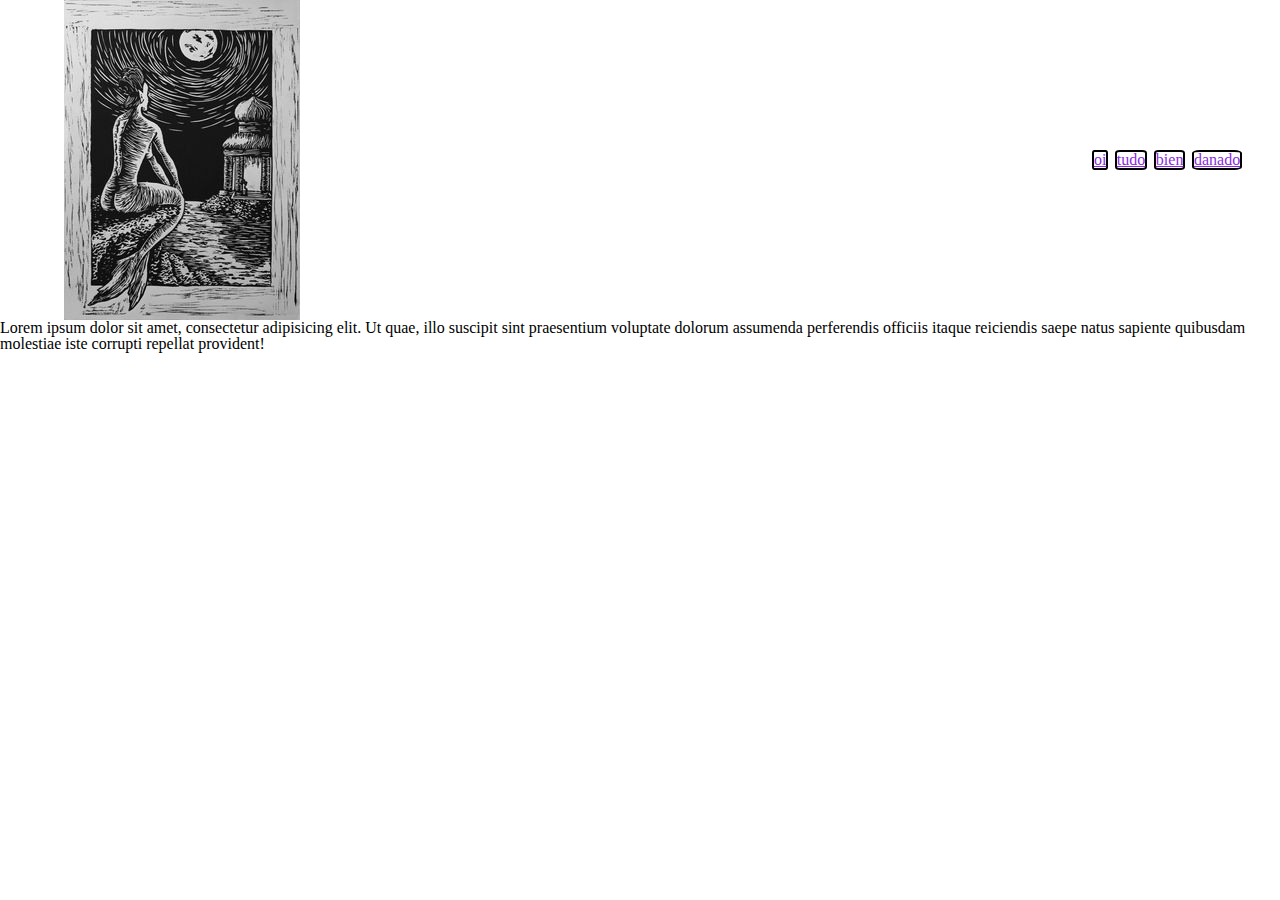
==== index.html @ 81dfcb87 "Add files via upload" ====
<!DOCTYPE html>
<html>
    <head>
        <meta charset="utf-8">
        <meta name="viewport" content="width=device-width, initial-scale=1">
        <title>Memorial Aldemir</title>
        
        <link rel="stylesheet" href="./css/reset.css">
        <link rel="stylesheet" href="./css/header.css">
        <link rel="stylesheet" href="./css/main.css">
        <link rel="stylesheet" href="./css/footer.css">

        <script>
            
        </script>

    </head>

    <body>
        <header class="cabecalho">
            <div class="container">
                <img src="./imagens/xilogravura.jpg" alt="">
                <nav class="menuNavegacao">
                    <a class="linkMenuNav" href="https://www.reddit.com">oi</a>
                    <a class="linkMenuNav" href="https://www.reddit.com">tudo</a>
                    <a class="linkMenuNav" href="https://www.reddit.com">bien</a>
                    <a class="linkMenuNav" href="https://www.reddit.com">danado</a>
                </nav>
            </div>    
        </header>
        <main>
            <section>
                <p>
                    Lorem ipsum dolor sit amet, consectetur adipisicing elit. 
                    Ut quae, illo suscipit sint praesentium voluptate dolorum 
                    assumenda perferendis officiis itaque reiciendis saepe natus 
                    sapiente quibusdam molestiae iste corrupti repellat provident!
                </p>

            </section>
        </main>        

        <footer>
            <div class="container">

            </div>

        </footer>
    </body>
</html>
---- css/header.css ----
.cabecalho .container{
    display: flex;
    margin-left: 5%;
    margin-right: 5%;
    align-items: center;
    justify-content: space-between;
}

.linkMenuNav {
    color: blueviolet;
    border-style: solid;
    border-width: 2px;
    border-color:black;
    border-radius: 15%;
    margin-left: 5%;
}

.menuNavegacao {
    display: flex;

}
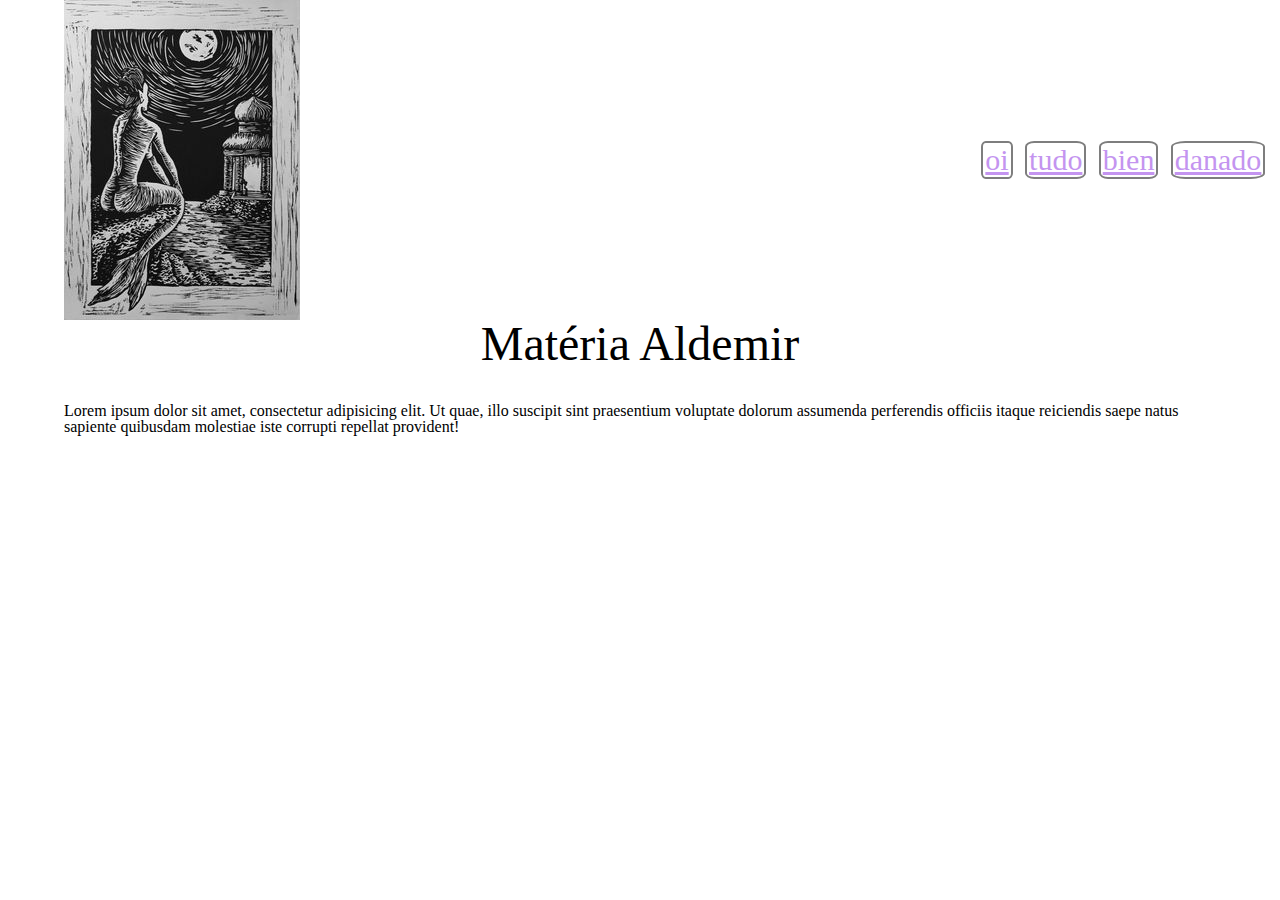
==== commit a8a73f20: "atualização dia 19/05" ====
--- a/index.html
+++ b/index.html
@@ -1,7 +1,7 @@
 <!DOCTYPE html>
 <html>
     <head>
-        <meta charset="utf-8">
+        <meta charset="utf-8" lang="pt-br">
         <meta name="viewport" content="width=device-width, initial-scale=1">
         <title>Memorial Aldemir</title>
         
@@ -11,7 +11,6 @@
         <link rel="stylesheet" href="./css/footer.css">
 
         <script>
-            
         </script>
 
     </head>
@@ -19,7 +18,7 @@
     <body>
         <header class="cabecalho">
             <div class="container">
-                <img src="./imagens/xilogravura.jpg" alt="">
+                <img src="../imagens/xilogravura.jpg" alt="">
                 <nav class="menuNavegacao">
                     <a class="linkMenuNav" href="https://www.reddit.com">oi</a>
                     <a class="linkMenuNav" href="https://www.reddit.com">tudo</a>
@@ -29,7 +28,9 @@
             </div>    
         </header>
         <main>
-            <section>
+            <section class="mainConteudo">
+                <h1>Matéria Aldemir    </h1>
+
                 <p>
                     Lorem ipsum dolor sit amet, consectetur adipisicing elit. 
                     Ut quae, illo suscipit sint praesentium voluptate dolorum 
--- a/css/header.css
+++ b/css/header.css
@@ -1,21 +1,44 @@
+.container{
+    color: rgb(2, 4, 225);
+    fill: yellowgreen;
+}
+
 .cabecalho .container{
     display: flex;
     margin-left: 5%;
     margin-right: 5%;
     align-items: center;
-    justify-content: space-between;
+    justify-content: space-between  ;
 }
 
 .linkMenuNav {
     color: blueviolet;
+    
     border-style: solid;
     border-width: 2px;
+    padding: 2px;
     border-color:black;
+    opacity: 50%;
     border-radius: 15%;
     margin-left: 5%;
 }
 
 .menuNavegacao {
     display: flex;
+    font-size: 30px;
 
+}
+
+.mainConteudo {
+    margin-left: 5%;
+    margin-right: 5%;
+}
+
+.mainConteudo p {
+    padding-top: 35px;
+}
+
+.mainConteudo h1{
+    font-size: 48px;
+    text-align: center;
 }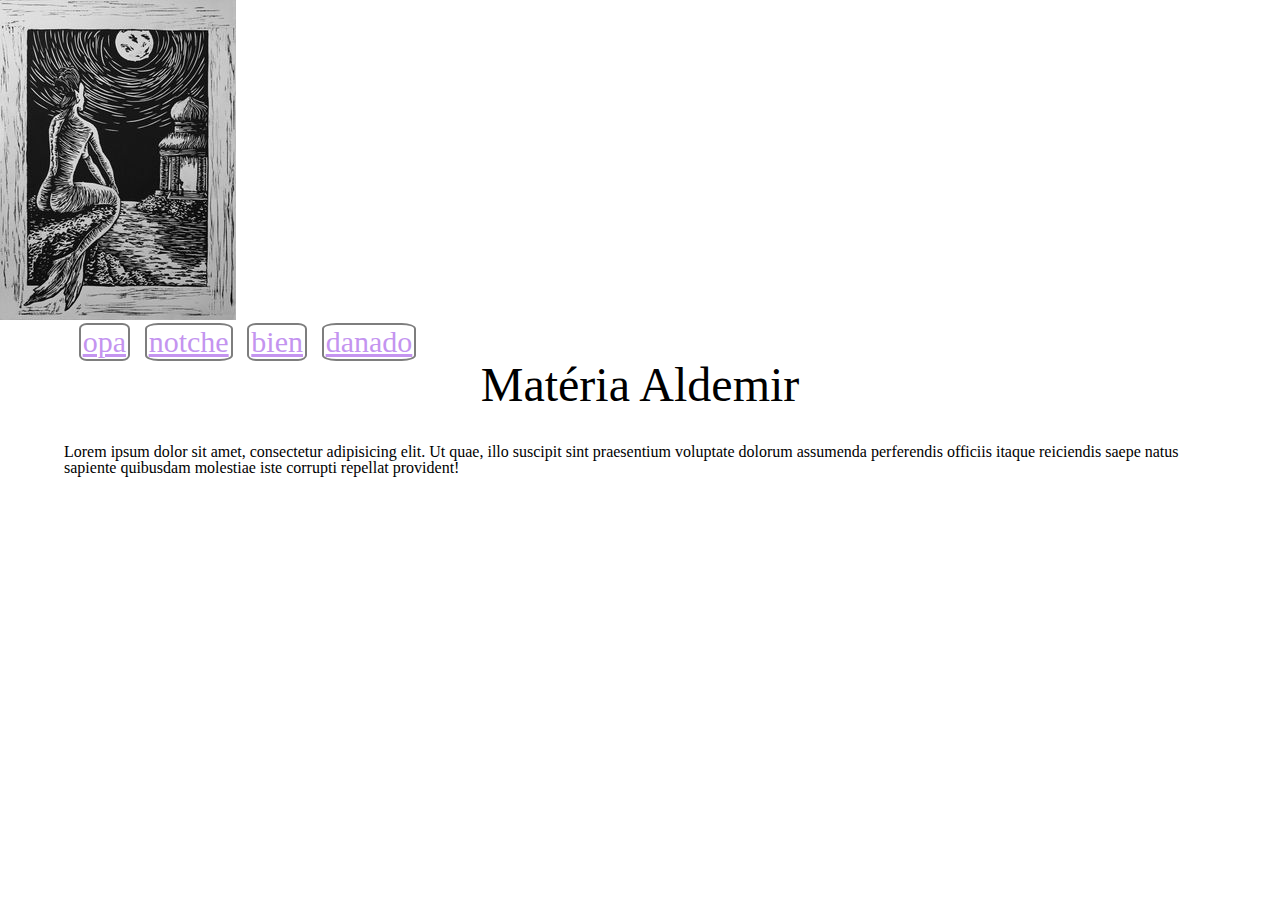
==== commit b52d0c1b: "Update CSS" ====
--- a/index.html
+++ b/index.html
@@ -17,11 +17,11 @@
 
     <body>
         <header class="cabecalho">
+            <img src="./imagens/xilogravura.jpg" alt="">
             <div class="container">
-                <img src="../imagens/xilogravura.jpg" alt="">
                 <nav class="menuNavegacao">
-                    <a class="linkMenuNav" href="https://www.reddit.com">oi</a>
-                    <a class="linkMenuNav" href="https://www.reddit.com">tudo</a>
+                    <a class="linkMenuNav" href="https://www.reddit.com">opa</a>
+                    <a class="linkMenuNav" href="https://www.reddit.com">notche </a>
                     <a class="linkMenuNav" href="https://www.reddit.com">bien</a>
                     <a class="linkMenuNav" href="https://www.reddit.com">danado</a>
                 </nav>
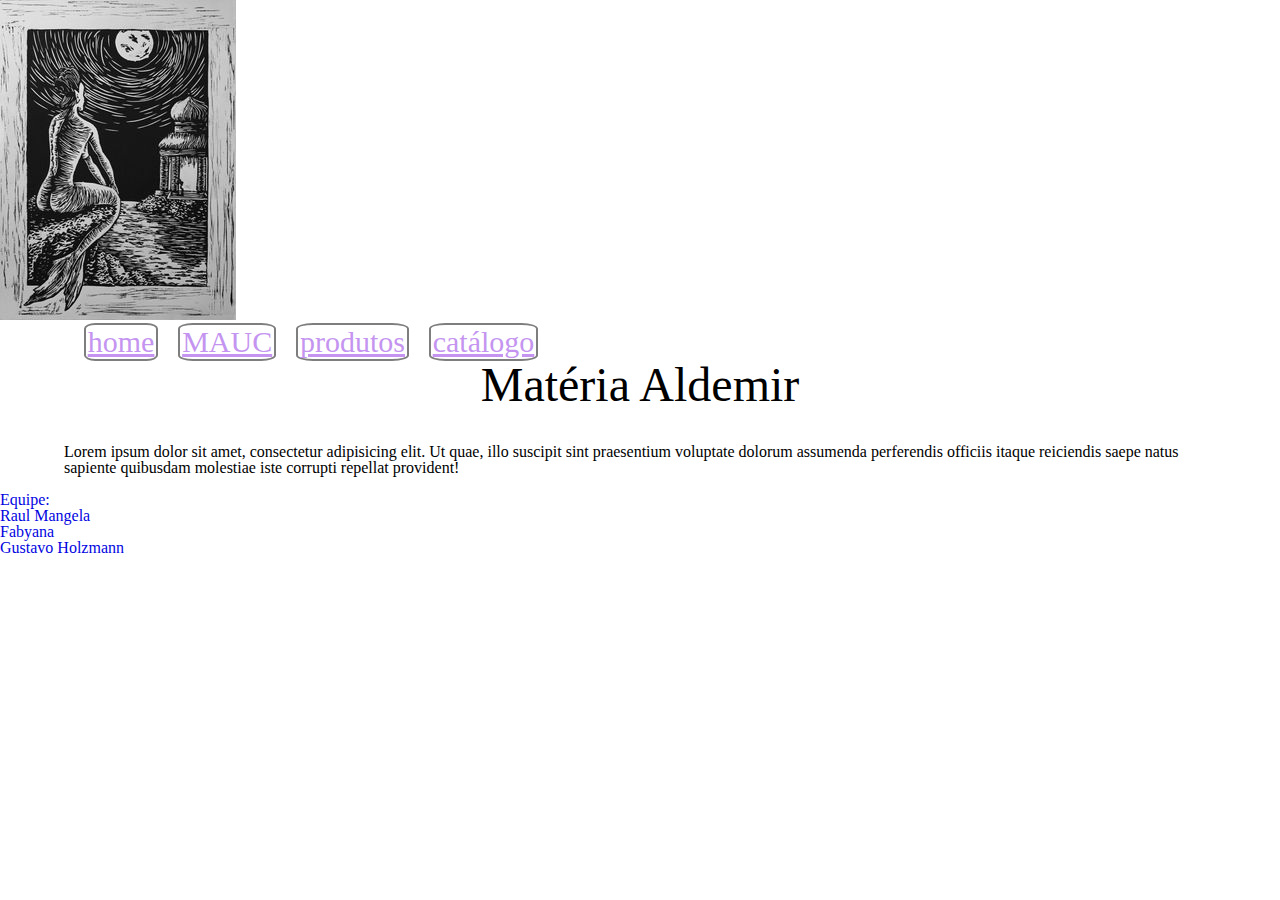
==== commit fad8387d: "fixed header and started footer development" ====
--- a/index.html
+++ b/index.html
@@ -1,7 +1,7 @@
 <!DOCTYPE html>
-<html>
+<html lang="pt-br">
     <head>
-        <meta charset="utf-8" lang="pt-br">
+        <meta charset="utf-8" >
         <meta name="viewport" content="width=device-width, initial-scale=1">
         <title>Memorial Aldemir</title>
         
@@ -20,16 +20,16 @@
             <img src="./imagens/xilogravura.jpg" alt="">
             <div class="container">
                 <nav class="menuNavegacao">
-                    <a class="linkMenuNav" href="https://www.reddit.com">opa</a>
-                    <a class="linkMenuNav" href="https://www.reddit.com">notche </a>
-                    <a class="linkMenuNav" href="https://www.reddit.com">bien</a>
-                    <a class="linkMenuNav" href="https://www.reddit.com">danado</a>
+                    <a class="linkMenuNav" href="https://www.reddit.com">home</a>
+                    <a class="linkMenuNav" href="https://www.reddit.com">MAUC</a>
+                    <a class="linkMenuNav" href="https://www.reddit.com">produtos</a>
+                    <a class="linkMenuNav" href="https://www.reddit.com">catálogo</a>
                 </nav>
             </div>    
         </header>
         <main>
             <section class="mainConteudo">
-                <h1>Matéria Aldemir    </h1>
+                <h1>Matéria Aldemir</h1>
 
                 <p>
                     Lorem ipsum dolor sit amet, consectetur adipisicing elit. 
@@ -41,11 +41,16 @@
             </section>
         </main>        
 
-        <footer>
+        <footer class="rodape">
             <div class="container">
-
+                <ul class="rodapeConteudo">
+                    <li><img class="logoUfc"  src="./imagens/logoUFC.png" alt=""</li>
+                    <li>Equipe:</li>
+                    <li>Raul Mangela</li>
+                    <li>Fabyana </li>
+                    <li>Gustavo Holzmann</li>
+                </ul>
             </div>
-
         </footer>
     </body>
-</html>+</html>
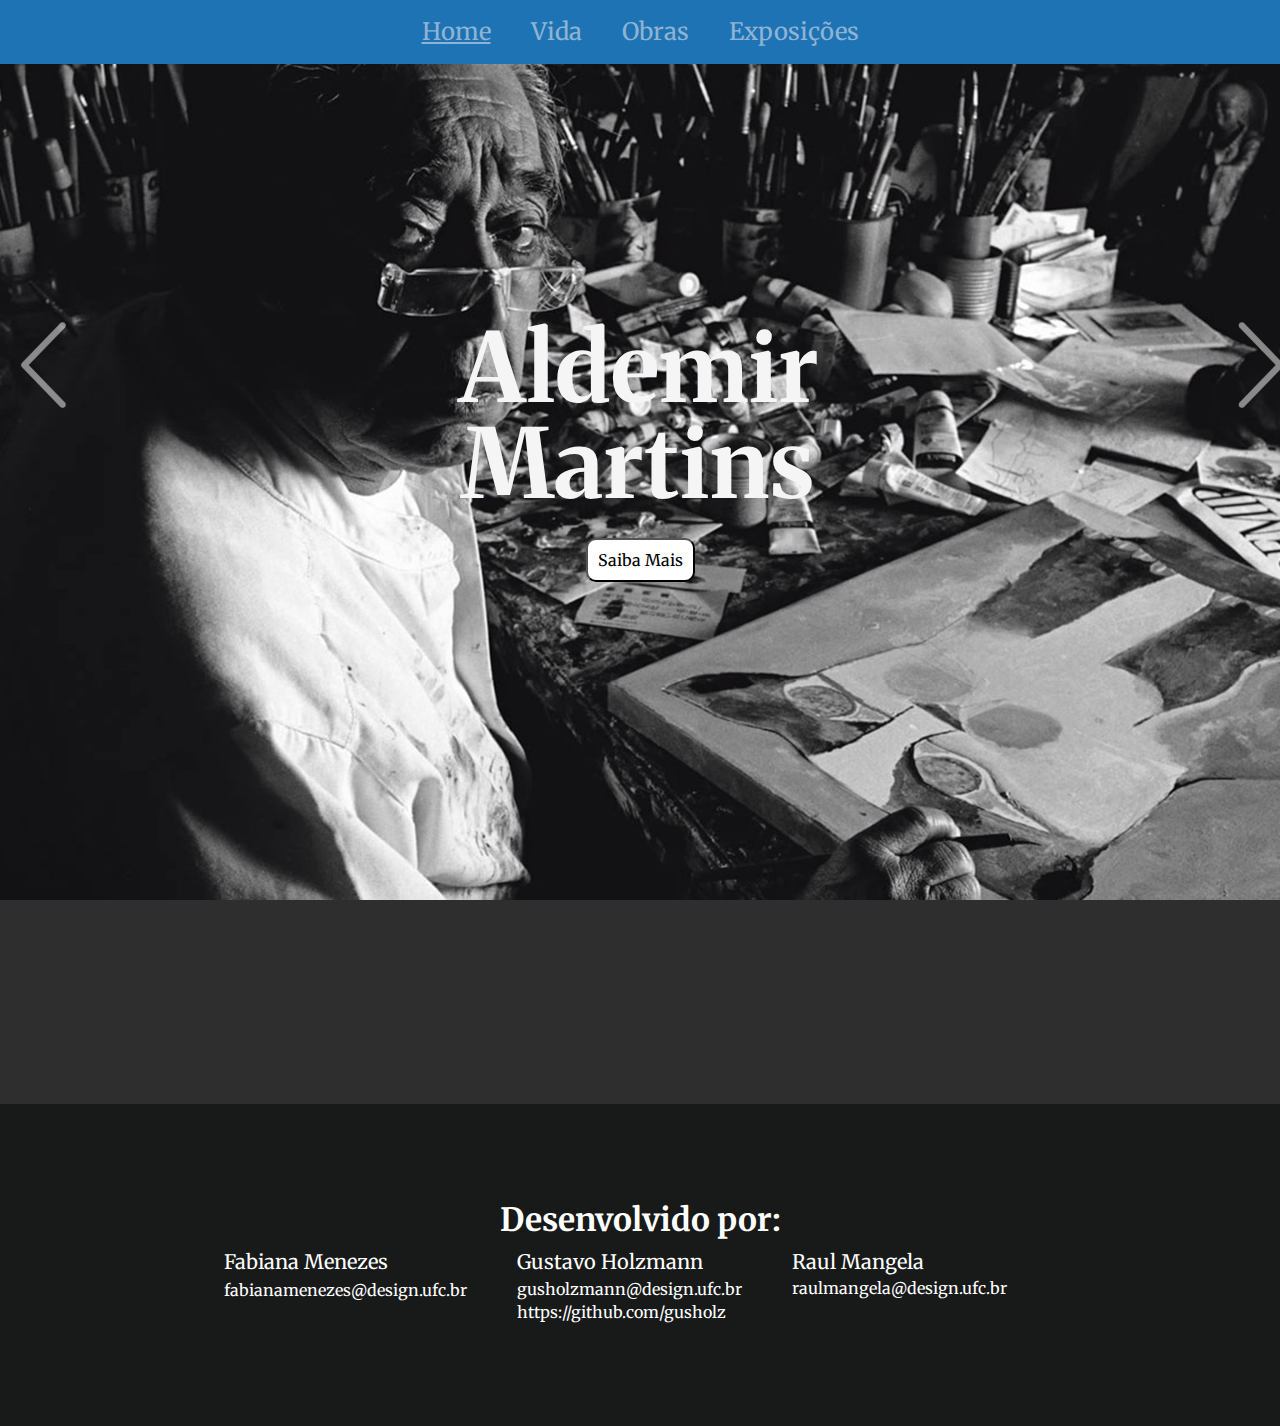
==== commit 0c883a3e: "Atualização pro site ser hospedado via Github" ====
--- a/index.html
+++ b/index.html
@@ -5,52 +5,61 @@
         <meta name="viewport" content="width=device-width, initial-scale=1">
         <title>Memorial Aldemir</title>
         
+        <link rel="preconnect" href="https://fonts.googleapis.com">
+        <link rel="preconnect" href="https://fonts.gstatic.com" crossorigin>
+        <link href="https://fonts.googleapis.com/css2?family=Merriweather&family=Tiro+Bangla&display=swap" rel="stylesheet">
+
         <link rel="stylesheet" href="./css/reset.css">
         <link rel="stylesheet" href="./css/header.css">
-        <link rel="stylesheet" href="./css/main.css">
+        <link rel="stylesheet" href="./css/mainHome.css">
         <link rel="stylesheet" href="./css/footer.css">
-
-        <script>
-        </script>
 
     </head>
 
     <body>
-        <header class="cabecalho">
-            <img src="./imagens/xilogravura.jpg" alt="">
-            <div class="container">
-                <nav class="menuNavegacao">
-                    <a class="linkMenuNav" href="https://www.reddit.com">home</a>
-                    <a class="linkMenuNav" href="https://www.reddit.com">MAUC</a>
-                    <a class="linkMenuNav" href="https://www.reddit.com">produtos</a>
-                    <a class="linkMenuNav" href="https://www.reddit.com">catálogo</a>
-                </nav>
-            </div>    
-        </header>
-        <main>
-            <section class="mainConteudo">
-                <h1>Matéria Aldemir</h1>
-
-                <p>
-                    Lorem ipsum dolor sit amet, consectetur adipisicing elit. 
-                    Ut quae, illo suscipit sint praesentium voluptate dolorum 
-                    assumenda perferendis officiis itaque reiciendis saepe natus 
-                    sapiente quibusdam molestiae iste corrupti repellat provident!
-                </p>
-
-            </section>
-        </main>        
-
+        <div class="imagensHome">
+            <header class="cabecalhoHome">
+                <div class="container">
+                    <nav class="menuNavegacao">
+                        <a class="linkMenuNav" id= "ativo" href="http://127.0.0.1:5500/PG3-Github/index.html">Home</a>
+                        <a class="linkMenuNav" id= "" href="http://127.0.0.1:5500/PG3-Github/vida.html">Vida</a>
+                        <a class="linkMenuNav" id= "" href="http://127.0.0.1:5500/PG3-Github/obras.html">Obras</a>
+                        <a class="linkMenuNav" id= "" href="http://127.0.0.1:5500/PG3-Github/exposicoes.html">Exposições</a>
+                    </nav>
+                </div>    
+            </header>
+            
+            <main>
+                <div class="alterarBG">
+                    <img class="seta" id="setaEsquerda" onclick="mudarBgBack()" src="./imagens/SetaEsquerda.png">
+                    <img class="seta" id="setaDireita" onclick="mudarBg()" src="./imagens/SetaDireita.png">
+                </div> 
+                <div class="saibaMaisHome">
+                    <h1>Aldemir<br>Martins</h1>
+                    <a class="linkSaibaMais" href="http://127.0.0.1:5500/PG3-Github/vida.html"><button class="botaoSaibaMais">Saiba Mais</button></a>
+                </div>
+            </main>        
+        </div>        
         <footer class="rodape">
             <div class="container">
-                <ul class="rodapeConteudo">
-                    <li><img class="logoUfc"  src="./imagens/logoUFC.png" alt=""</li>
-                    <li>Equipe:</li>
-                    <li>Raul Mangela</li>
-                    <li>Fabyana </li>
-                    <li>Gustavo Holzmann</li>
-                </ul>
+                <h1>Desenvolvido por:</h1>
+                <div class="membrosEquipe">
+                    <div class="membro">
+                        <h2>Fabiana Menezes</h2>
+                        <h3>fabianamenezes@design.ufc.br</h3>
+                    </div>
+                    <div class="membro">
+                        <h2>Gustavo Holzmann</h2>
+                        <h3>gusholzmann@design.ufc.br</h3>
+                        <a><h3>https://github.com/gusholz</h3></a>
+                    </div>    
+                    <div class="membro">
+                        <h2>Raul Mangela</h2>
+                        <h3>raulmangela@design.ufc.br</h3>
+                    </div>
+                </div>
             </div>
         </footer>
+        <script src="./main.js"></script>    
     </body>
-</html>
+</html>--- a/css/header.css
+++ b/css/header.css
@@ -1,44 +1,60 @@
-.container{
-    color: rgb(2, 4, 225);
-    fill: yellowgreen;
+.cabecalho .container{
+    display: flex;
+    background-color: #1E73B5 ;
 }
 
-.cabecalho .container{
-    display: flex;
-    margin-left: 5%;
-    margin-right: 5%;
-    align-items: center;
-    justify-content: space-between  ;
+.cabecalhoHome :hover{
+    background-color: #1E73B5 ;
+    transition: 0.5s ease-in-out;
 }
 
-.linkMenuNav {
-    color: blueviolet;
-    
-    border-style: solid;
-    border-width: 2px;
-    padding: 2px;
-    border-color:black;
-    opacity: 50%;
-    border-radius: 15%;
-    margin-left: 5%;
+
+.cabecalho :hover{
+    background-color: #E5C520 ;
+    transition: 0.5s ease-in-out;
+}
+
+.cabecalho .linkMenuNav{
+    font-size: 24px;
+    font-family: 'Merriweather', serif;
+    text-decoration: none;
+    color: #000000;
+    padding: 20px;
+    opacity: 0.6;
 }
 
 .menuNavegacao {
     display: flex;
-    font-size: 30px;
-
+    width: 100%;
+    
+    justify-content: center;
+    transition: none;
 }
 
-.mainConteudo {
-    margin-left: 5%;
-    margin-right: 5%;
+.linkMenuNav{
+    font-size: 24px;
+    font-family: 'Merriweather', serif;
+    text-decoration: none;
+    color: #DADFE6;
+    padding: 20px;
+    opacity: 0.6;
+    transition: none;
 }
 
-.mainConteudo p {
-    padding-top: 35px;
+
+
+.menuNavegacao :hover {
+    transition: none;
+    font-weight: 700;
+    opacity: 1;
 }
 
-.mainConteudo h1{
-    font-size: 48px;
-    text-align: center;
+#ativo {
+    text-decoration: underline;
+}
+
+@media only screen and (max-width: 700px)  { 
+    .menuNavegacao{
+        background-color: #1E73B5;
+    }
 }--- a/css/mainHome.css
+++ b/css/mainHome.css
@@ -0,0 +1,88 @@
+body{
+    background-color: #2e2e2e;
+    overflow-x: hidden;
+}
+
+.imagensHome {
+    max-width: 100%;
+    height: 69em;
+    width: 160em;
+    background-image: url(../imagens/1.jpg);
+    /*background-image: url(../imagens/2.jpg);*/
+    /*background-image: url(../imagens/3.jpg);*/
+    background-position:center center;     
+    background-repeat:no-repeat;
+    background-size: cover;
+    background-attachment: fixed;
+    transition: 2s ease-in-out;
+}
+
+.saibaMaisHome {
+    display: flex;
+    flex-direction: column;
+    align-items: center;
+    margin-top: 20%;
+}
+
+h1 {
+    font-size: 96px;
+    font-weight: bold;
+    color: rgb(245, 245, 245);
+    font-family: 'Merriweather',sans-serif, bold;
+    margin-bottom: 2%;
+}
+
+.seta {
+    position:absolute;
+    height: 10%;
+    opacity: 0.5;
+}
+
+#setaDireita{
+    margin-left: 95%;
+}
+
+:hover {
+    opacity: 1;
+}
+
+.botaoSaibaMais {
+    background-color: #fff;
+    font-family:'Merriweather',sans-serif, bold; ;
+    font-size: 16px;
+    padding: 10px;
+    border-radius: 10px;
+    transition-duration: 0.6s;
+}
+
+.linkSaibaMais :hover {
+    background-color: #1E73B5;
+}
+
+@media only screen and (max-width: 700px)  { 
+    .menuNavegacao{
+        background-color: #1E73B5;
+    }
+
+    .imagensHome{
+        max-width: 100%;
+        height: 60em;
+        width: 44em;
+    }
+
+    .saibaMaisHome{
+        margin-top: 60%;
+    }
+
+    #setaDireita{
+        margin-left: 85%;
+    }
+
+    .botaoSaibaMais{
+        background-color: #1E73B5;
+        color: #fff;
+    }
+}
+
+
+
--- a/css/footer.css
+++ b/css/footer.css
@@ -0,0 +1,79 @@
+.rodape .container h1{
+    font-size: 32px;
+    margin-bottom: 1%;
+    font-family: 'Merriweather', serif;
+    color: #fff;
+}
+
+.rodape .container h2{
+    font-size: 20px;
+    margin-bottom: 4%;
+    font-family: 'Merriweather', serif;
+    color: #fff;
+}
+
+.rodape .container h3{
+    font-size: 16px;
+    margin-bottom: 3%;
+    font-family: 'Merriweather', serif;
+    color: #fff;
+}
+
+.rodape .container a{
+    color: #fff;
+    font-family: 'Merriweather', serif;
+    text-decoration: none;
+}
+
+.rodape .container a :hover {
+    text-decoration: underline;
+    cursor: pointer;
+}
+
+.rodape{
+    background-color: #171a19;
+    margin-top: auto;
+}
+
+.rodape .container{
+    display: flex;    
+    flex-direction: column;
+    align-items: center;
+    padding: 100px;
+}
+
+.membrosEquipe {
+    display: flex;
+}
+
+.membro {
+    color: #DADFE6;
+    margin-top: 5px;
+    font-family: 'Merriweather', serif;
+    margin-right: 50px;
+}
+
+.rodapeEquipe{
+    display: flex;
+}
+
+
+@media only screen and (max-width: 700px)  { 
+    .membrosEquipe{
+        display: flex;
+        flex-direction: column;
+    }
+
+    .membro{
+        margin-bottom: 10%;
+    }
+
+    h2{
+        margin-bottom: 4%;
+    }
+
+    h3{
+        margin-bottom: 3%;
+    }
+}
+
